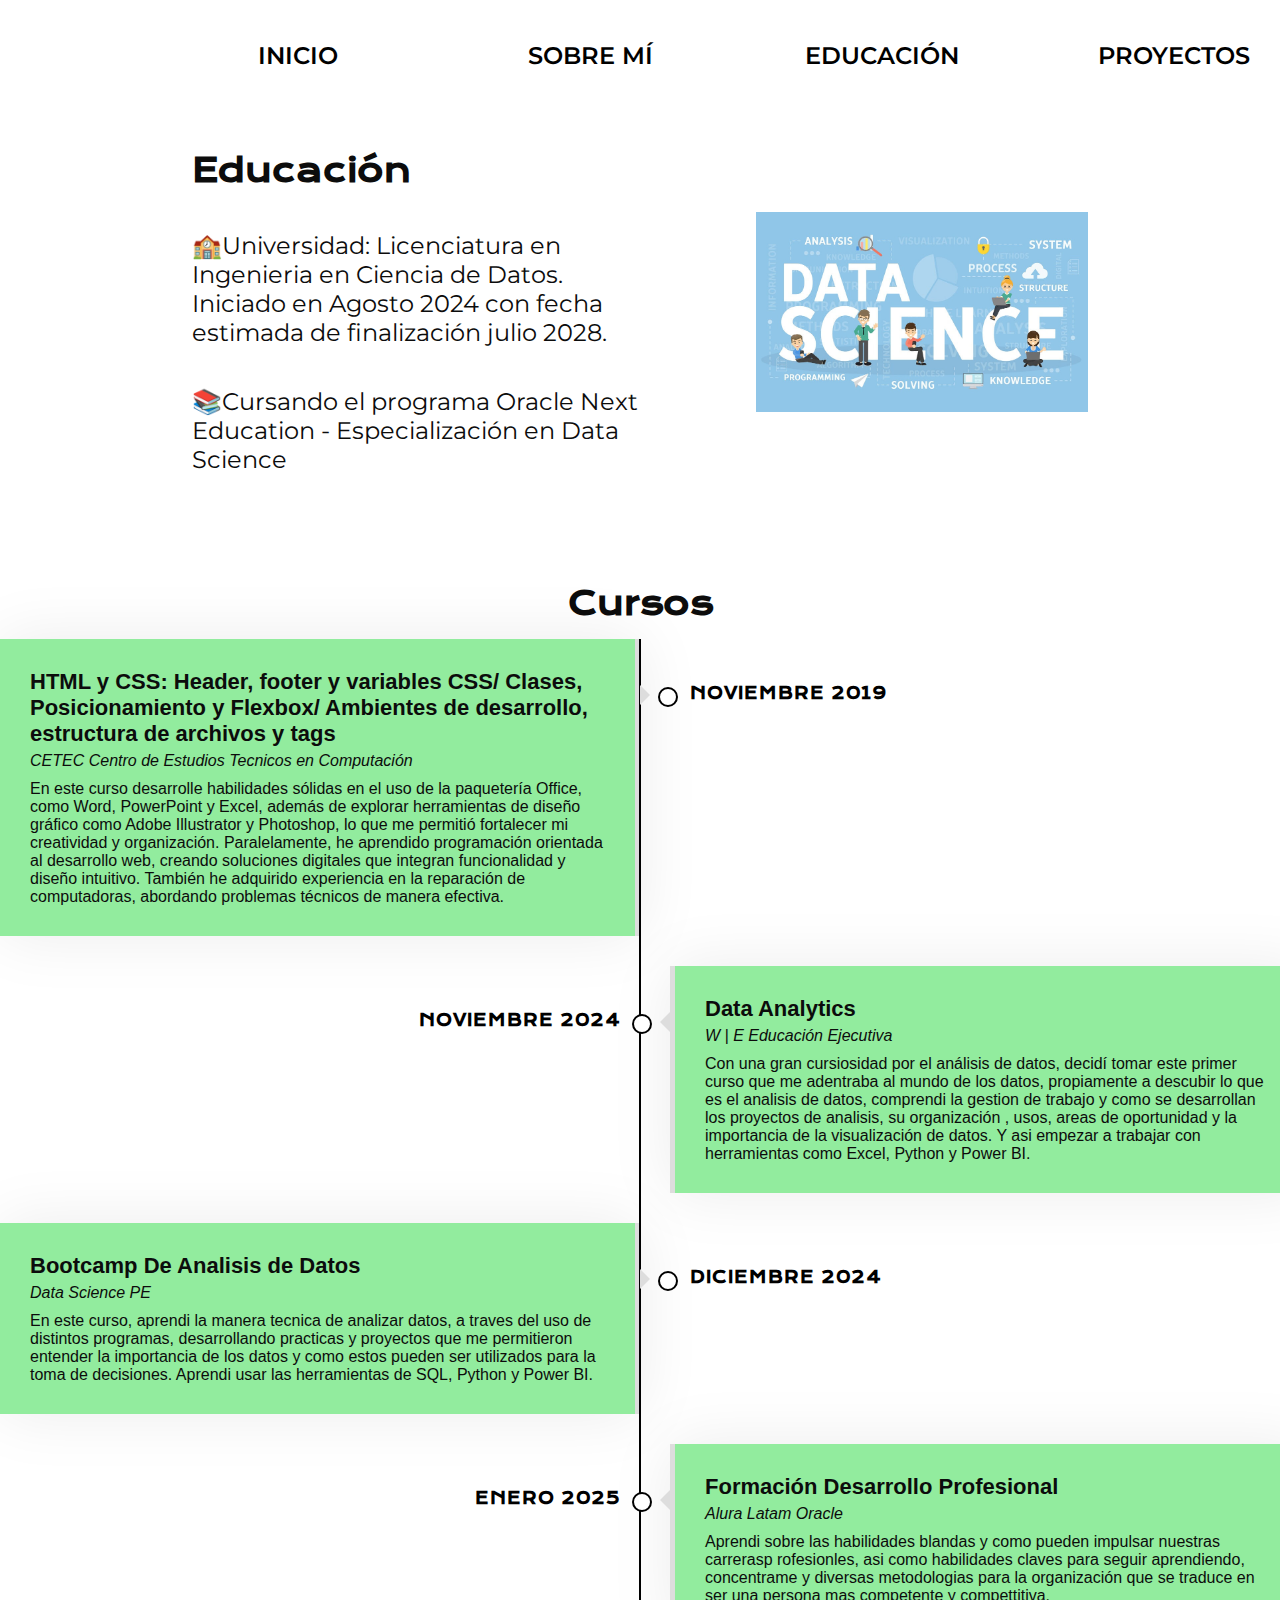
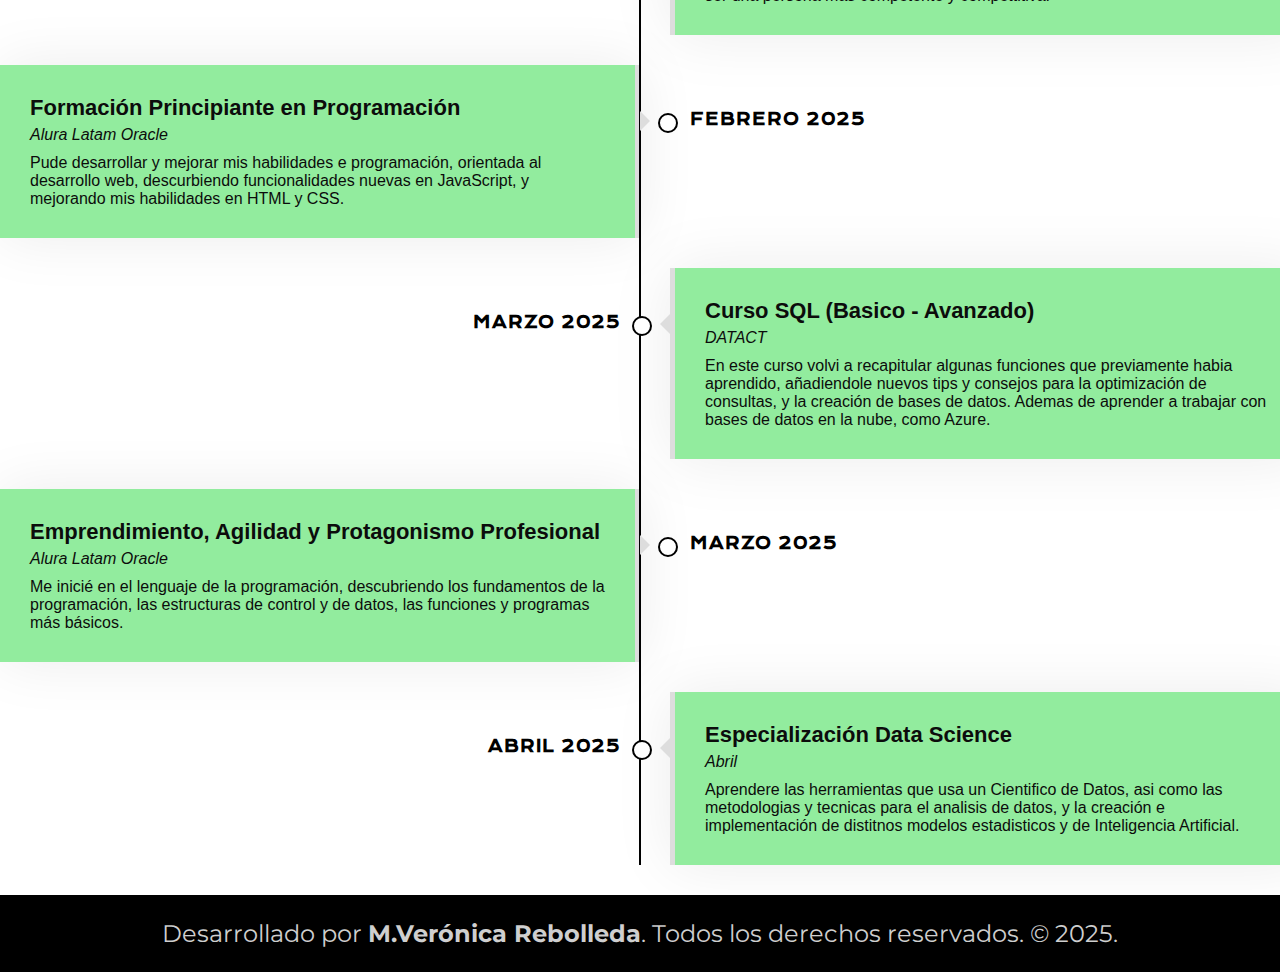
==== educacion.html @ 17639511 "Initial commit" ====
<!DOCTYPE html>
<html lang="es-mx">
<head>
    <meta charset="UTF-8">
    <meta name="viewport" content="width=device-width, initial-scale=1.0">
    <title>Portafolio</title>
    <link rel="stylesheet" href="style.css">

</head>
<body>
    <header class="header">
        <nav class="header__menu">
            <a class="header__menu__link" href="index.html">Inicio
                <svg>
                      <rect></rect>     
                </svg>
            </a>
            <a class="header__menu__link" href="sobremi.html">Sobre mí
            <svg>
                <rect></rect>     
          </svg>
            </a>
            <a class="header__menu__link" href="educacion.html">Educación
            <svg>
                <rect></rect>     
          </svg>
            <a class="header__menu__link" href="proyectos.html">Proyectos
            <svg>
                <rect></rect>
            </svg>
        </a>
        </nav>
    </header>
    <main class="presentacion">
        <section class="presentacion__contenido">
            <h1 class="presentacion__contenido__titulo">Educación</h1>
                <p class="presentacion__contenido__texto">
                    🏫Universidad: Licenciatura en Ingenieria en Ciencia de Datos. Iniciado en Agosto 2024 con fecha estimada de finalización
                    julio 2028.
                <p class="presentacion__contenido__texto">
                    📚Cursando el programa Oracle Next Education - Especialización en Data Science
                </p>
                
        </section>
            <img class="presentacion__imagen" src="./img/data.jpg" alt="Foto de Verónica Rebolleda desarrolando un proyecto">
           
    </main>
    <div class="timeline-container">
        <h2 class="cursos__timeline">Cursos</h2>
    <div class="timeline">
        
        
        <div class="timeline-item left wow slideInLeft" data-wow-delay="0.1s">
            <div class="timeline-text">
                <div class="timeline-date">Noviembre 2019</div>
                <h2>HTML y CSS: Header, footer y variables CSS/ Clases,
                    Posicionamiento y Flexbox/ Ambientes de desarrollo, estructura de archivos y tags</h2>
                <h4>CETEC Centro de Estudios Tecnicos en Computación</h4>
                <p>
                    En este curso desarrolle habilidades sólidas en el uso de la paquetería Office, como Word, PowerPoint y Excel, 
                    además de explorar herramientas de diseño gráfico como Adobe Illustrator y Photoshop, lo que me permitió 
                    fortalecer mi creatividad y organización. Paralelamente, he aprendido programación orientada al desarrollo web, 
                    creando soluciones digitales que integran funcionalidad y diseño intuitivo.
                     También he adquirido experiencia en la reparación de computadoras, abordando problemas técnicos de manera efectiva. 
                </p>
            </div>
        </div>
        <div class="timeline-item right wow slideInRight" data-wow-delay="0.1s">
            <div class="timeline-text">
                <div class="timeline-date">Noviembre 2024</div>
                <h2>Data Analytics</h2>
                <h4>W | E Educación Ejecutiva</h4>
                <p>
                    Con una gran cursiosidad por el análisis de datos, decidí tomar este primer curso que me adentraba al mundo de los datos, propiamente
                    a descubir lo que es el analisis de datos, comprendi la gestion de trabajo y como se desarrollan los proyectos de analisis, su organización
                   , usos, areas de oportunidad y la importancia de la visualización de datos. Y asi empezar a trabajar con herramientas como Excel, Python y Power BI.
                </p>
            </div>
        </div>
        <div class="timeline-item left wow slideInLeft" data-wow-delay="0.1s">
            <div class="timeline-text">
                <div class="timeline-date">Diciembre 2024</div>
                <h2>Bootcamp De Analisis de Datos</h2>
                <h4>Data Science PE</h4>
                <p>
                    En este curso, aprendi la manera tecnica de analizar datos, a traves del uso de distintos programas, desarrollando 
                    practicas y proyectos que me permitieron entender la importancia de los datos y como estos pueden ser 
                    utilizados para la toma de decisiones. Aprendi usar las herramientas de SQL, Python y Power BI.
                </p>
            </div>
        </div>
        <div class="timeline-item right wow slideInRight" data-wow-delay="0.1s">
            <div class="timeline-text">
                <div class="timeline-date">Enero 2025</div>
                <h2>Formación Desarrollo Profesional</h2>
                <h4>Alura Latam Oracle</h4>
                <p>
                    Aprendi sobre las habilidades blandas y como pueden impulsar nuestras carrerasp rofesionles, asi como habilidades
                    claves para seguir aprendiendo, concentrame y diversas metodologias para la organización
                    que se traduce en ser una persona mas competente y compettitiva.
                </p>
            </div>
        </div>
        <div class="timeline-item left wow slideInLeft" data-wow-delay="0.1s">
            <div class="timeline-text">
                <div class="timeline-date">Febrero 2025</div>
                <h2>Formación Principiante en Programación</h2>
                <h4>Alura Latam Oracle</h4>
                <p>
                    Pude desarrollar y mejorar mis habilidades e programación, orientada al desarrollo web, descurbiendo funcionalidades nuevas
                    en JavaScript, y mejorando mis habilidades en HTML y CSS.
                </p>
            </div>
        </div>
        <div class="timeline-item right wow slideInRight" data-wow-delay="0.1s">
            <div class="timeline-text">
                <div class="timeline-date">Marzo 2025</div>
                <h2>Curso SQL (Basico - Avanzado) </h2>
                <h4>DATACT</h4>
                <p>
                    En este curso volvi a recapitular algunas funciones que previamente habia aprendido, añadiendole nuevos
                    tips y consejos para la optimización de consultas, y la creación de bases de datos. Ademas de aprender
                    a trabajar con bases de datos en la nube, como Azure. 
                </p>
            </div>
        </div>
        <div class="timeline-item left wow slideInLeft" data-wow-delay="0.1s">
            <div class="timeline-text">
                <div class="timeline-date">Marzo 2025</div>
                <h2>Emprendimiento, Agilidad y Protagonismo Profesional</h2>
                <h4>Alura Latam Oracle</h4>
                <p>
                    Me inicié en el lenguaje de la programación, descubriendo los fundamentos de la programación, las estructuras de control y de datos, las funciones y programas más básicos.
                </p>
            </div>
        </div>
        <div class="timeline-item right wow slideInRight" data-wow-delay="0.1s">
            <div class="timeline-text">
                <div class="timeline-date">Abril 2025</div>
                <h2>Especialización Data Science</h2>
                <h4>Abril</h4>
                <p>
                    Aprendere las herramientas que usa un Cientifico de Datos, asi como las metodologias y 
                    tecnicas para el analisis de datos,
                    y la creación e implementación de distitnos modelos estadisticos y de Inteligencia Artificial.
                </p>
            </div>
        </div>
    </div>
</div>
</div>
    <footer class="footer">
        <p>Desarrollado por <strong>M.Verónica Rebolleda</strong>.
            Todos los derechos reservados. © 2025. </p>
    </footer>
    
</body>
</html>
---- style.css ----
@import url('https://fonts.googleapis.com/css2?family=Krona+One&family=Montserrat:wght@400;600&display=swap');


:root{
    --color-primario: #ffffffcf;
    --color-secundario: #0c0c0c;
    --color-terciario: #000000; 
    --color-hover: #272727;
    --fuente-montserrat: 'Montserrat', sans-serif;
    --fuente-krona: 'Krona One', sans-serif;
}

* {
    padding: 0;
    margin:0;
}

body{
    /* height: 100vh; */
    box-sizing: border-box;
    background-color: var(--color-primario);
    color: var(--color-secundario);
}

.header{
    padding: 2% 0% 0% 15%;


}

.header__menu{
    display: flex;
    gap: 80px;
}
.header__menu__link{
    font-family: var(--fuente-montserrat);
    font-size: 1.5rem;
    font-weight: 600;
    color: var(--color-terciario);
    text-decoration: none;
    text-transform: uppercase;
    text-align: center;
    line-height: 40px;
    width: 180px;
    position: relative;
    display: inline-block;
    padding: 10px 20px;
    overflow: hidden;
    
}

@media (max-width: 767.98px){
    .header__menu{
        gap: 20px;
    }

    .header__menu__link{
        font-size: 0.8rem;
        width: 120px;
    }
}
@media (max-width: 450px){
    .header__menu{
        gap: 7px;
    }

    .header__menu__link{
        font-size: 0.5rem;
        width: 120px;
    }
}

a svg, svg rect{
    position: absolute;
    top: 0;
    left: 0;
    transition: all 0.3s;
    width: 100%;
    height: 100%;
    fill: transparent;
}

a svg rect{
    stroke: #fff;
    stroke-width: 4;
    stroke-dasharray: 500, 500;
    stroke-dashoffset: 0;
    transition: 0.8s;
}

a:hover svg rect{
    stroke-dasharray: 100, 400;
    stroke-dashoffset: 220;
    stroke: var(--color-terciario);
}


.presentacion {
    padding: 5% 15%;
    display: flex;
    align-items: center;
    justify-content: space-between;
    gap: 82px;
}

.presentacion__contenido{
    width: 50%;
    display: flex;
    flex-direction: column;
    gap: 40px;
}


.presentacion__contenido__titulo{
    font-size: 2rem;
    font-family: 'Krona One', sans-serif;
}

.titulo-destaque {
    color: #fdc322; ;
}

.presentacion__contenido__texto{
    font-size: 1.5rem;
    font-family: var(--fuente-montserrat);
}


.presentacion__enlaces {
    display: flex;
    flex-direction: column;
    align-items: center;
    gap: 32px;
}

.presentacion__enlaces__links {
    display: flex;
    flex-direction: row;
    gap: 16px; /* Ajusta el espacio entre los iconos según sea necesario */
}

.presentacion__enlaces img {
    width: 40px; /* Ajusta el tamaño de los iconos */
    height: auto;
}




.presentacion__imagen{
    width: 37%;
    display: flex;
}

.presentacion__imagen:hover{
    transform: scale(1.1);
    transition: 0.5s;

}

.background-image-container {
    width: 61%;
    height: 50%; /* Adjust the height as needed */
    margin: 0 auto; /* Center the container */
    background: url('./assets/fondopie2.jpg') no-repeat center center; /* Add your background image */
    background-size: cover; /* Cover the entire area */
    opacity: 1.1; /* Set the transparency */
    border-radius: 8px; /* Optional: Add rounded corners */
    margin-bottom: 1rem; /* Add some space before the footer */
    box-shadow: 0 0 30px 15px rgba(5, 0, 43, 0.5); /* Add a shadow effect */
}

/*******************************/
/* Timeline */

.cursos__timeline {
    position: relative;
    display: flex;
    justify-content: center; /* Center the element horizontally */
    padding: 45px 0 15px 0;
    margin: 0;
    font-family: var(--fuente-krona);
    font-size: 2rem;
    font-weight: 700;
}

.timeline {
    position: relative;
    width: 100%;
}

.timeline::after {
    content: '';
    position: absolute;
    width: 2px;
    background: var(--color-terciario);
    top: 0;
    bottom: 0;
    left: 50%;
    margin-left: -1px;
}

.timeline .timeline-item {
    position: relative;
    background: inherit;
    width: 50%;
    margin-bottom: 30px;
}

.timeline .timeline-item.left {
    left: 0;
    padding-right: 30px;
}

.timeline .timeline-item.right {
    left: 50%;
    padding-left: 30px;
}

.timeline .timeline-item::after {
    content: '';
    position: absolute;
    width: 16px;
    height: 16px;
    top: 48px;
    right: -8px;
    background: #ffffff;
    border: 2px solid var(--color-terciario);
    border-radius: 16px;
    z-index: 1;
}

.timeline .timeline-item.right::after {
    left: -8px;
}

.timeline .timeline-item::before {
  content: '';
  position: absolute;
  width: 0;
  height: 0;
  top: 46px;
  right: 10px;
  z-index: 1;
  border: 10px solid;
  border-color: transparent transparent transparent #dddddd;
}

.timeline .timeline-item.right::before {
  left: 10px;
  border-color: transparent #dddddd transparent transparent;
}

.timeline .timeline-date {
    position: absolute;
    width: 100%;
    top: 44px;
    font-family: var(--fuente-krona);
    font-size: 1rem;
    font-weight: 600;
    color: var(--color-terciario);
    text-transform: uppercase;
    letter-spacing: 1px;
    z-index: 1;
}

.timeline .timeline-item.left .timeline-date {
    text-align: left;
    left: calc(100% + 55px);
}

.timeline .timeline-item.right .timeline-date {
    text-align: right;
    right: calc(100% + 55px);
}

.timeline .timeline-text {
    padding: 30px;
    background: #92ec9e;
    position: relative;
    border-right: 5px solid #dddddd;
    box-shadow: 0 0 60px rgba(0, 0, 0, .08);
    font-family: sans-serif;
}

.timeline .timeline-item.right .timeline-text {
    border-right: none;
    border-left: 5px solid #dddddd;
}

.timeline .timeline-text h2 {
    margin: 0 0 5px 0;
    font-size: 22px;
    font-weight: 600;
}

.timeline .timeline-text h4 {
    margin: 0 0 10px 0;
    font-size: 16px;
    font-style: italic;
    font-weight: 400;
}

.timeline .timeline-text p {
    margin: 0;
    font-size: 16px;
}

@media (max-width: 767.98px) {
    .timeline::after {
        left: 8px;
    }

    .timeline .timeline-item {
        width: 100%;
        padding-left: 38px;
    }
    
    .timeline .timeline-item.left {
        padding-right: 0;
    }
    
    .timeline .timeline-item.right {
        left: 0%;
        padding-left: 38px;
    }

    .timeline .timeline-item.left::after, 
    .timeline .timeline-item.right::after {
        left: 0;
    }
    
    .timeline .timeline-item.left::before,
    .timeline .timeline-item.right::before {
        left: 18px;
        border-color: transparent #dddddd transparent transparent;
    }
    
    .timeline .timeline-item.left .timeline-date,
    .timeline .timeline-item.right .timeline-date {
        position: relative;
        top: 0;
        right: auto;
        left: 0;
        text-align: left;
        margin-bottom: 10px;
    }
    
    .timeline .timeline-item.left .timeline-text,
    .timeline .timeline-item.right .timeline-text {
        border-right: none;
        border-left: 5px solid #dddddd;
    }
}

/*******************************/
/********* Service CSS *********/
/*******************************/
.service {
    position: relative;
    width: 100%;
    padding: 45px 0 15px 0;
}

.service .service-item {
    position: relative;
    margin-bottom: 30px;
    display: flex;
    align-items: center;
    box-shadow: inset 0 0 0 0 transparent;
    transition: ease-out 0.5s;
}

.service .service-item:hover {
    box-shadow: inset 800px 0 0 0 var(--color-terciario);
}

.service .service-icon {
    position: relative;
    width: 150px;
    min-height: 150px;
    display: flex;
    align-items: center;
    justify-content: center;
    border: 1px solid var(--color-terciario);
    background: #ffffff;
}

.service .service-icon i {
    position: relative;
    font-size: 60px;
    color: var(--color-terciario);
    transition: .3s;
}

.service .service-item:hover i {
    font-size: 75px;
}

.service .service-text {
    position: relative;
    width: calc(100% - 120px);
    padding: 0 30px;
}

.service .service-text h3 {
    margin-bottom: 10px;
    font-size: 20px;
    font-weight: 600;
    transition: 1s;
}

.service .service-text p {
    margin: 0;
    font-family: var(--fuente-montserrat);
    font-size: 1rem;
    transition: 1s;
}

.service .service-item:hover .service-text h3,
.service .service-item:hover .service-text p {
    color: var(--color-primario);
}

@media (max-width: 575.98px) {
    .service .service-text h3 {
        font-size: 16px;
        margin-bottom: 5px;
    }
    
    .service .service-text p {
        font-size: 14px;
    }
}
/*******************************/
/********* Footer CSS *********/
/*******************************/

.footer{
    color: var(--color-primario);
    background-color: var(--color-terciario);
    padding: 24px;
    text-align: center;
    font-family: var(--fuente-montserrat);
    font-size: 1.5rem;
    font-weight: 400;
}

@media (max-width: 1200px){
    .header{
        padding: 10%;
    }

    .header__menu{
        justify-content: center;
    }

    .presentacion{
        padding: 5% 5%;
        flex-direction: column-reverse;
        gap: 40px;
    }

    .presentacion__contenido{
        width: auto;
        gap: 20px;
    }

    .presentacion__contenido__titulo{
        font-size: 1.5rem;
    }

    .presentacion__contenido__texto{
        font-size: 1rem;
    }

    .presentacion__enlaces{
        gap: 20px;
    }

    .presentacion__enlaces__subtitulo{
        font-size: 1rem;
    }

    .presentacion__enlaces__link{
        font-size: 1rem;
        padding: 16px 0;
    }

    .presentacion__imagen{
        width: 50%;
    }

    .footer{
        font-size: 1rem;
    }
}

.projects {
    display: flex;
    justify-content: center;
    gap: 20px;
    flex-wrap: wrap;
    padding: 20px;
}

.card {
    background-color: #98bceb;
    padding: 15px;
    border-radius: 10px;
    text-align: center;
    width: 250px;
    box-shadow: 0px 4px 8px rgba(0, 0, 0, 0.2);
}

.card img {
    width: 100%;
    border-radius: 5px;
}
button {
    background-color: #00bcd4;
    color: white;
    border: none;
    padding: 10px;
    border-radius: 5px;
    cursor: pointer;
    margin-top: 10px;
}

button:hover {
    background-color: #008c9e;
}
header {
    padding: 20px;
}



nav a {
    color: white;
    text-decoration: none;
    padding: 10px;
}

nav a.active {
    border-bottom: 2px solid cyan;
}


.projects {
    display: flex;
    align-items: center;
    justify-content: center;
    position: relative;
    padding: 20px;
}

.carousel {
    overflow: hidden;
    width: 80%;
}

.cards-container {
    display: flex;
    transition: transform 0.5s ease-in-out;
}

.card {
    background: rgb(195, 206, 226);
    color: rgb(68, 19, 19);
    padding: 15px;
    margin: 10px;
    border-radius: 10px;
    text-align: center;
}

button {
    background: rgb(247, 159, 127);
    border: none;
    padding: 10px;
    cursor: pointer;
    border-radius: 5px;
}

.prev, .next {
    position: absolute;
    top: 50%;
    transform: translateY(-50%);
    background: rgba(243, 10, 10, 0.5);
    border: none;
    padding: 10px;
    cursor: pointer;
}

.prev { left: 10px; }
.next { right: 10px; }
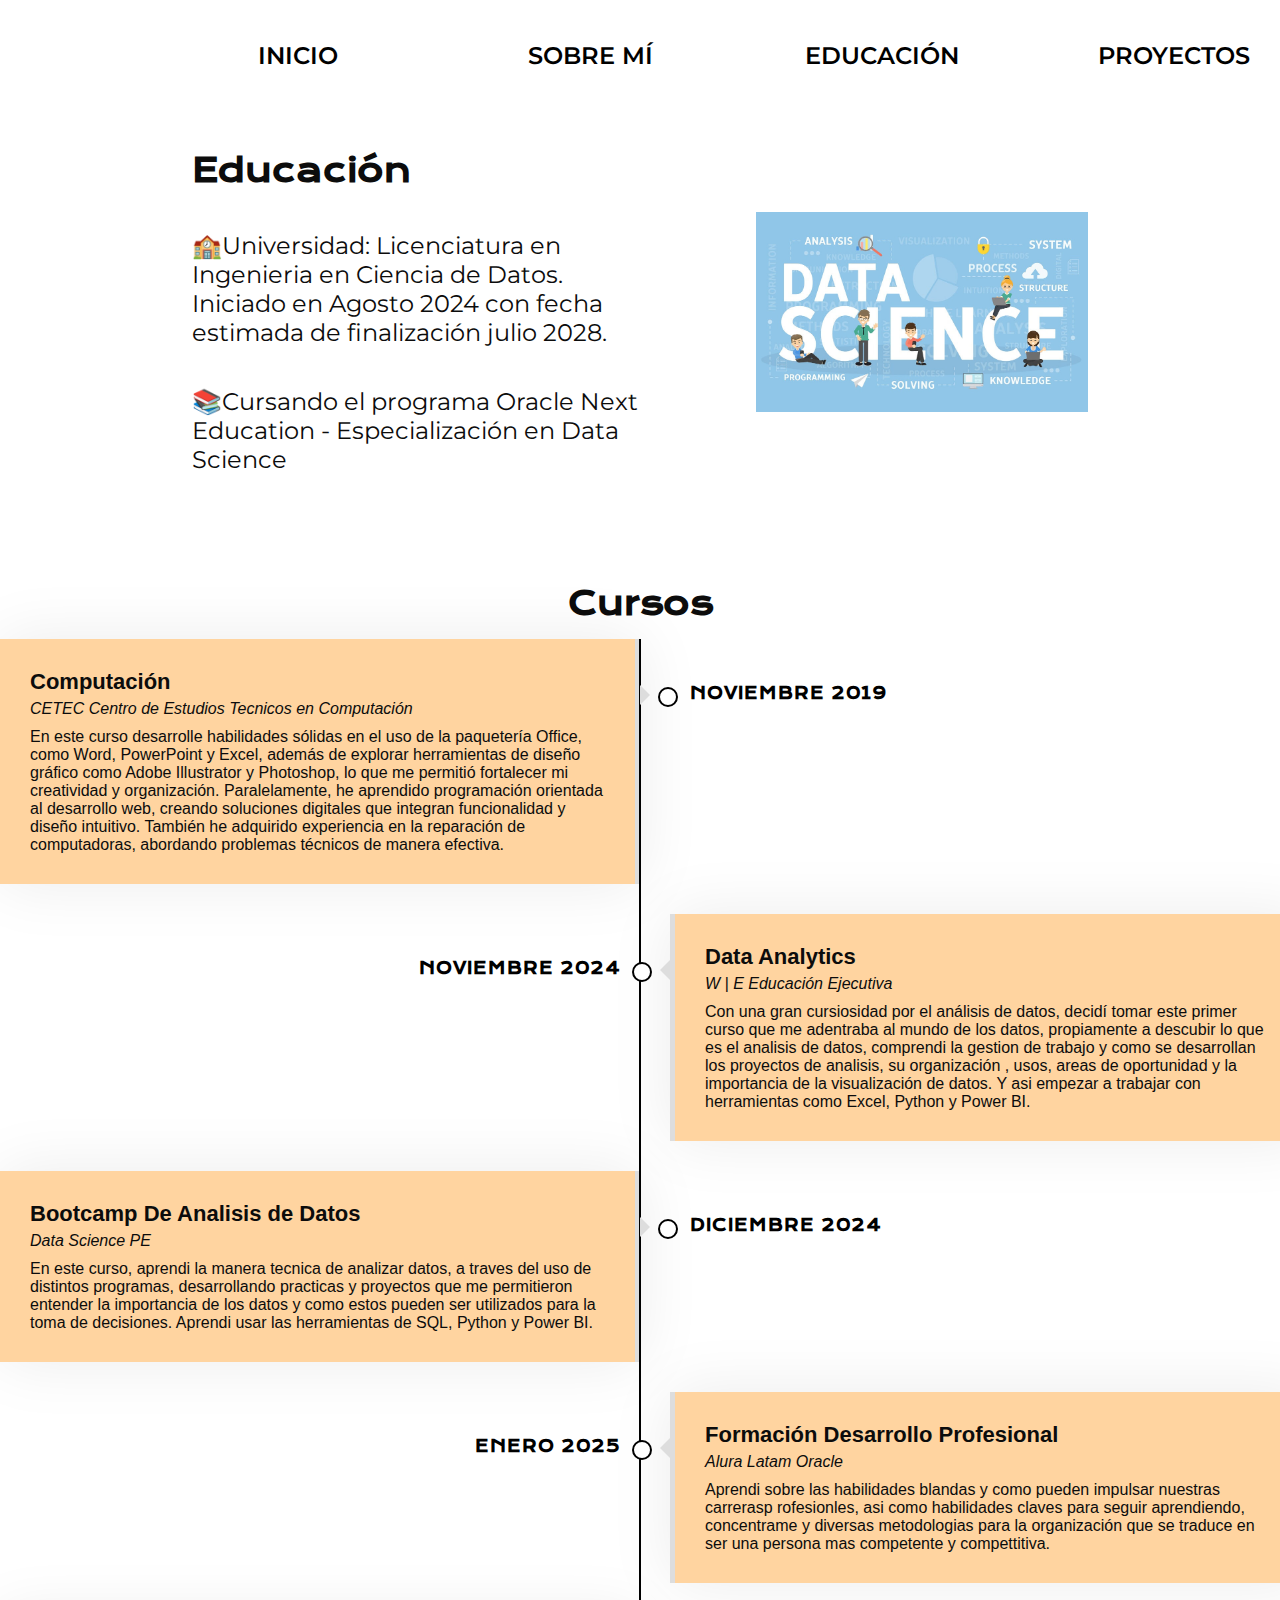
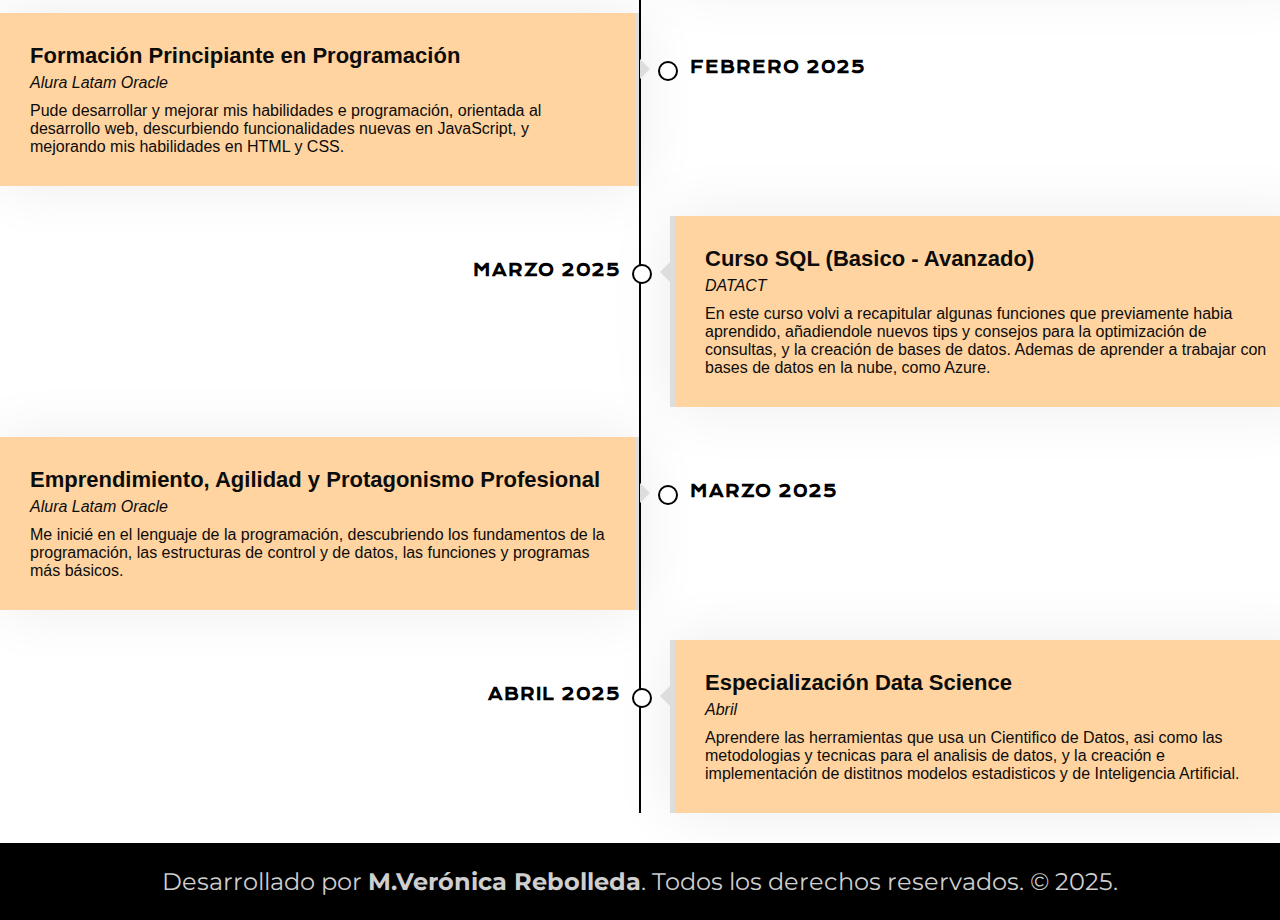
==== commit 5c273d19: "Actualización" ====
--- a/educacion.html
+++ b/educacion.html
@@ -53,8 +53,7 @@
         <div class="timeline-item left wow slideInLeft" data-wow-delay="0.1s">
             <div class="timeline-text">
                 <div class="timeline-date">Noviembre 2019</div>
-                <h2>HTML y CSS: Header, footer y variables CSS/ Clases,
-                    Posicionamiento y Flexbox/ Ambientes de desarrollo, estructura de archivos y tags</h2>
+                <h2>Computación</h2>
                 <h4>CETEC Centro de Estudios Tecnicos en Computación</h4>
                 <p>
                     En este curso desarrolle habilidades sólidas en el uso de la paquetería Office, como Word, PowerPoint y Excel, 
--- a/style.css
+++ b/style.css
@@ -276,7 +276,7 @@
 
 .timeline .timeline-text {
     padding: 30px;
-    background: #92ec9e;
+    background: #ffd4a0;
     position: relative;
     border-right: 5px solid #dddddd;
     box-shadow: 0 0 60px rgba(0, 0, 0, .08);
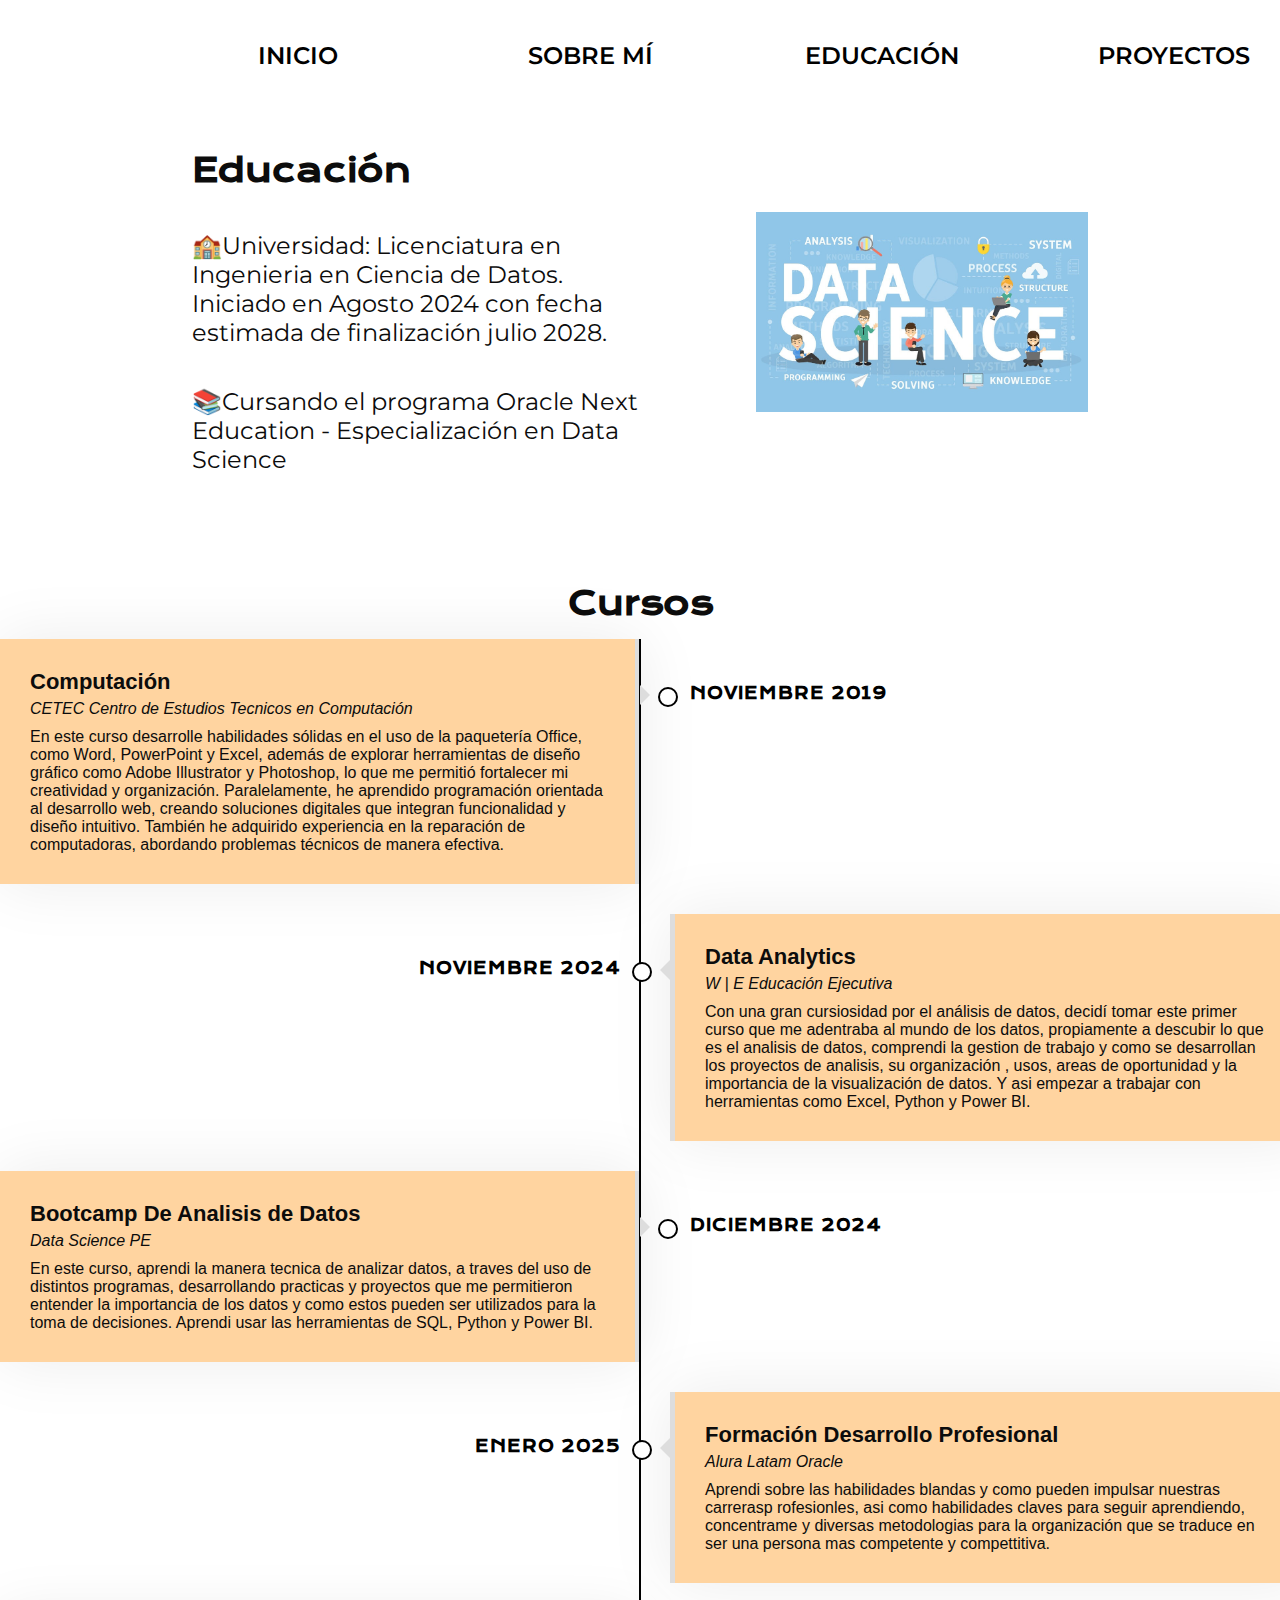
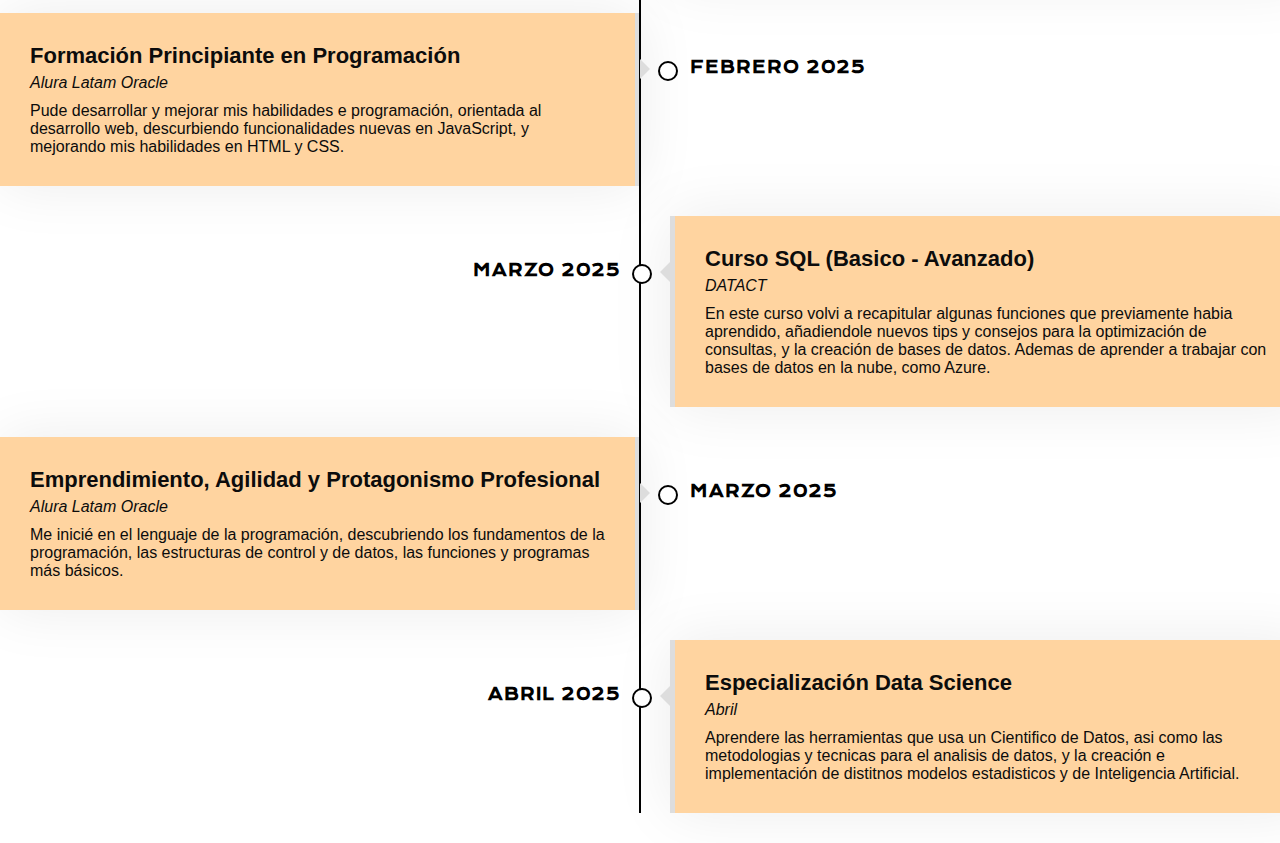
==== commit 5d5bdc67: "Actualizacion Educacion" ====
--- a/educacion.html
+++ b/educacion.html
@@ -148,10 +148,7 @@
     </div>
 </div>
 </div>
-    <footer class="footer">
-        <p>Desarrollado por <strong>M.Verónica Rebolleda</strong>.
-            Todos los derechos reservados. © 2025. </p>
-    </footer>
+    
     
 </body>
 </html>